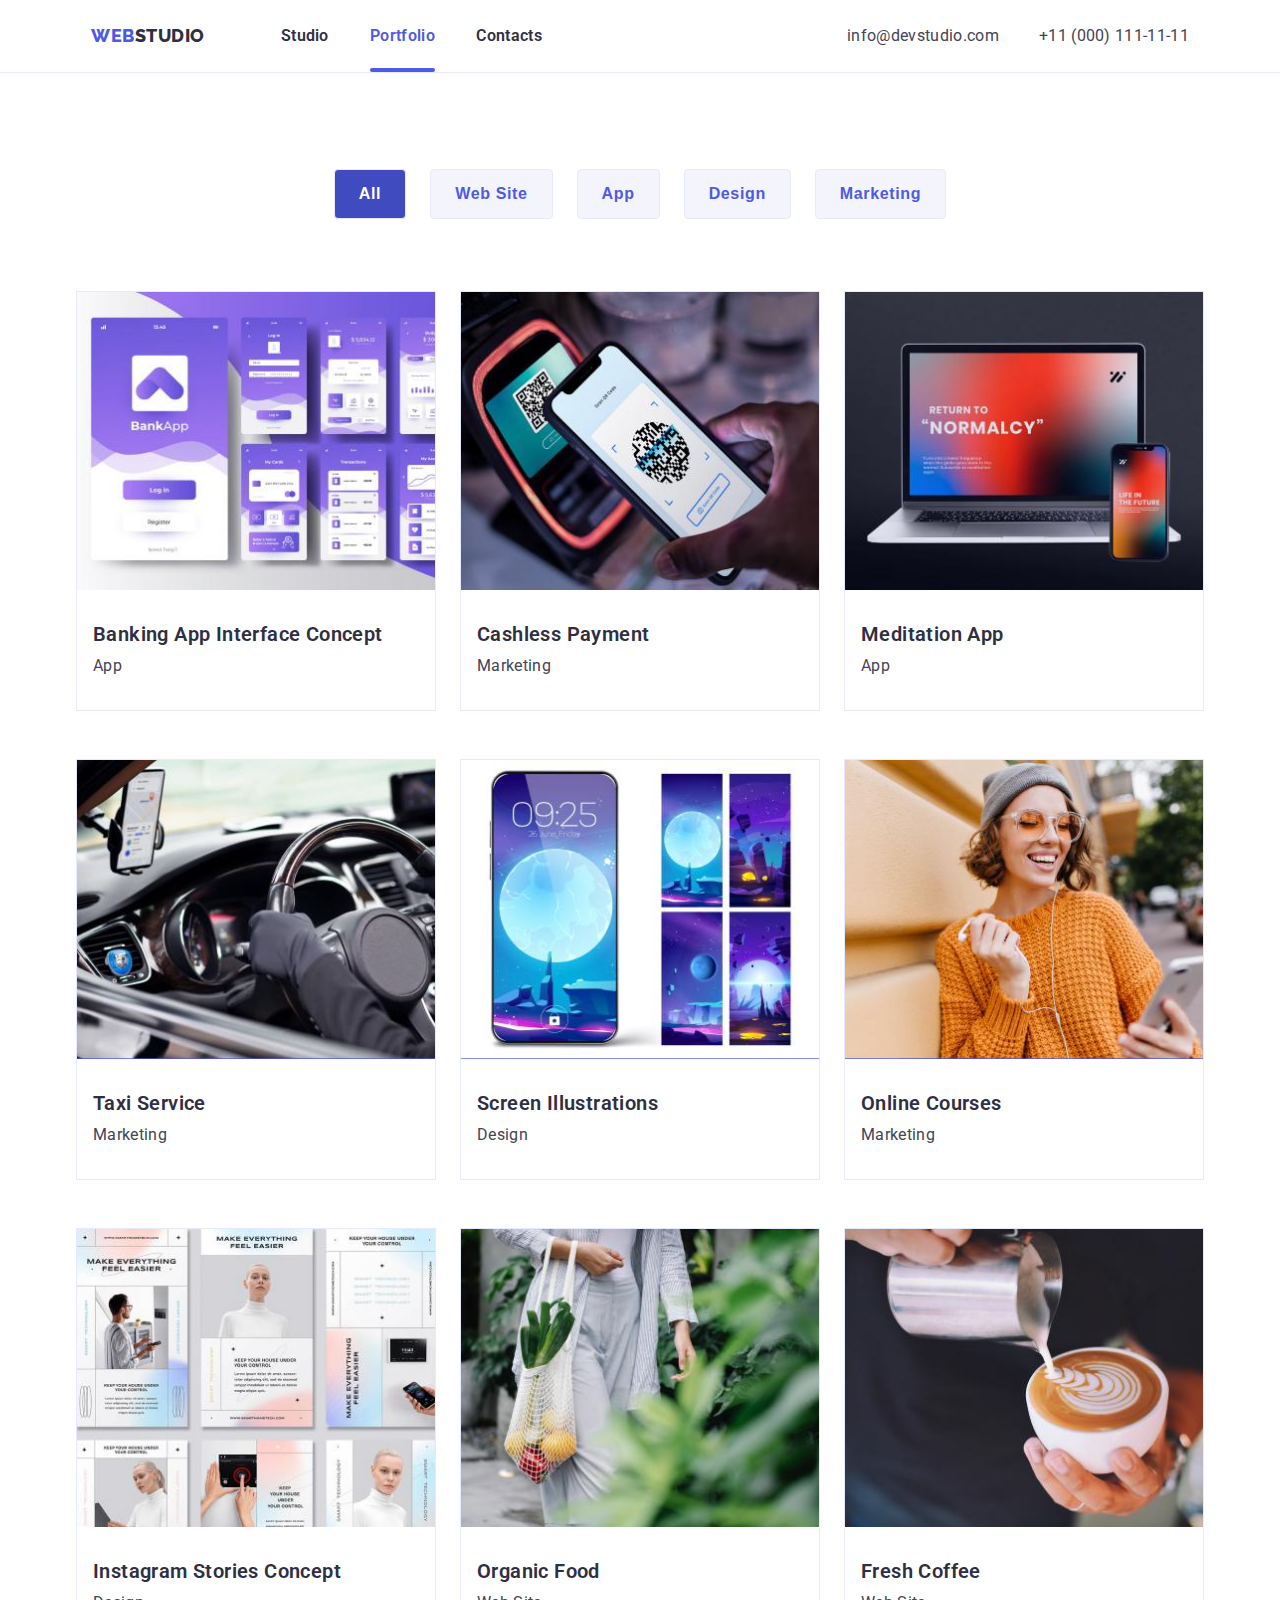
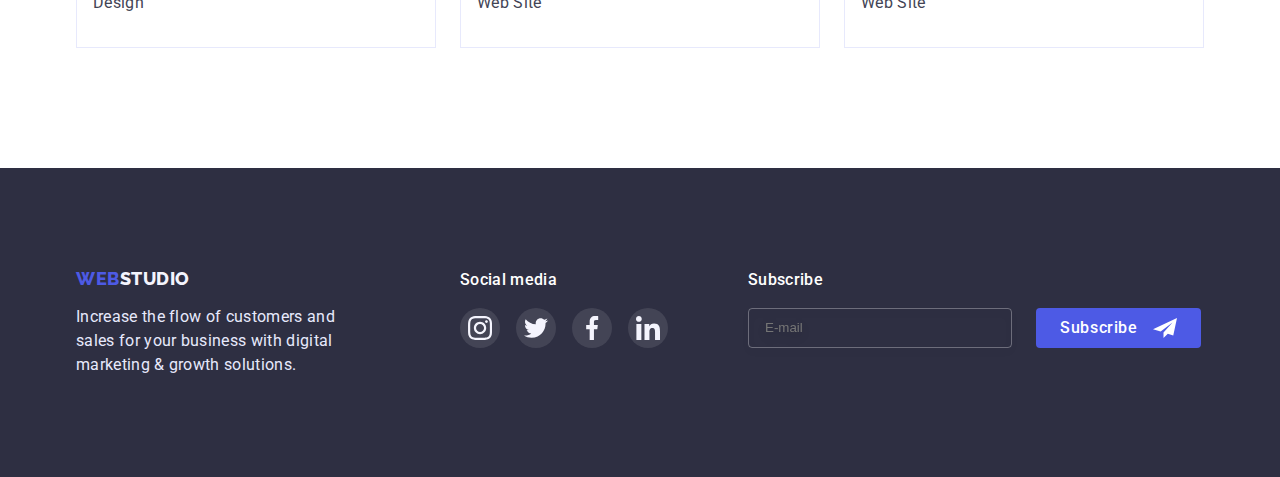
==== portfolio.html @ ede76b90 "Initial commit" ====
<!DOCTYPE html>
<html lang="en">
<head>
    <meta charset="UTF-8">
    <meta http-equiv="X-UA-Compatible" content="IE=edge">
    <meta name="viewport" content="width=device-width, initial-scale=1.0">
    <link rel="preconnect" href="https://fonts.googleapis.com">
    <link rel="preconnect" href="https://fonts.gstatic.com" crossorigin>
    <link href="https://fonts.googleapis.com/css2?family=Raleway:wght@800&family=Roboto:wght@400;500;700;900&display=swap" rel="stylesheet">
    <link rel="stylesheet" href="https://github.com/sindresorhus/modern-normalize/blob/main/modern-normalize.css">
    <link rel="stylesheet" href="./css/styles.css">
    <title>Portfolio</title>
</head>

<body>
    <header class="header">
        <div class="header-cont">
        <nav class="nav">
        
        <!-- Logo -->
            <a class="logo-link" href="./index.html">Web<span class="studio">Studio</span></a>
        
        <!-- Навигация -->
                <ul class="nav-li">
                    <li><a class="header-link" href="./index.html">Studio</a></li>
                    <li><a class="header-link current" href="./portfolio.html">Portfolio</a></li>
                    <li><a class="header-link" href="">Contacts</a></li>
                </ul> 
        </nav>
        
        <!-- Контакты -->
        <address>
            <ul class="address">
                <li><a class="address-link mail" href="mailto:info@devstudio.com">info@devstudio.com</a></li>
                <li><a class="address-link tel" href="tel:+110001111111">+11 (000) 111-11-11</a></li>
            </ul>
        </address>
    </div>
    </header>
        
    <main>
                <!-- Виды деятельности, разделение по фильтру и ссылки -->
        <section class="portfolio-photo section">
            <div class="container">
                <h1 class="filter-titel hidden">Portfolio filter by type of work</h1>    
                <ul class="portfolio-filter">
                    <li><button type="button" class="filter-button current">All</button></li>
                    <li><button type="button" class="filter-button">Web Site</button></li>
                    <li><button type="button" class="filter-button">App</button></li>
                    <li><button type="button" class="filter-button">Design</button></li>
                    <li><button type="button" class="filter-button">Marketing</button></li>
                </ul>
            
                <!-- Ссылки-картинки -->
                <ul class="portfolio-links">
                    <li class="portfolio-li">
                        <a class="portfolio-link" href="#">
                            <div class="portfolio-overlay">
                                <img src="./images/portfolio1.jpg" alt="Bank App View" width="360">
                                    <div class="overlay">
                                        <p class="p-overlay">14 Stylish and User-Friendly App Design Concepts · Task Manager App · 
                                            Calorie Tracker App · Exotic Fruit Ecommerce App · Cloud Storage App</p>
                                    </div>
                            </div>
                                <div class="portfolio-text">
                                <h2 class="portfolio-card-titel">Banking App Interface Concept</h2>
                                <p class="text">App</p>
                            </div>
                        </a>
                    </li>
                    <li class="portfolio-li">
                        <a class="portfolio-link" href="#">
                            <div class="portfolio-overlay">
                                <img src="./images/portfolio2.jpg" alt="pay with app" width="360">
                                    <div class="overlay">
                                        <p class="p-overlay">14 Stylish and User-Friendly App Design Concepts · Task Manager App · 
                                            Calorie Tracker App · Exotic Fruit Ecommerce App · Cloud Storage App</p>
                                    </div>
                            </div>
                            <div class="portfolio-text">
                                <h2 class="portfolio-card-titel">Cashless Payment</h2>
                                <p class="text">Marketing</p>
                            </div>
                        </a>
                    </li>
                    <li class="portfolio-li">
                        <a class="portfolio-link" href="#">
                            <div class="portfolio-overlay">
                                <img  src="./images/portfolio3.jpg" alt="Laptop and telefon" width="360">
                                    <div class="overlay">
                                        <p class="p-overlay">14 Stylish and User-Friendly App Design Concepts · Task Manager App · 
                                            Calorie Tracker App · Exotic Fruit Ecommerce App · Cloud Storage App</p>
                                    </div>
                            </div>
                                <div class="portfolio-text">
                                <h2 class="portfolio-card-titel">Meditation App</h2>
                                <p class="text">App</p>
                            </div>
                        </a>
                    </li>
                    <li class="portfolio-li">
                        <a class="portfolio-link" href="#">
                            <div class="portfolio-overlay">
                                <img src="./images/portfolio4.jpg" alt="Telefon in taxi" width="360">
                                    <div class="overlay">
                                        <p class="p-overlay">14 Stylish and User-Friendly App Design Concepts · Task Manager App · 
                                            Calorie Tracker App · Exotic Fruit Ecommerce App · Cloud Storage App</p>
                                    </div>
                            </div>
                                <div class="portfolio-text">
                                <h2 class="portfolio-card-titel">Taxi Service</h2>
                                <p class="text">Marketing</p>
                            </div>
                        </a>
                    </li>
                    <li class="portfolio-li">
                        <a class="portfolio-link" href="#">
                            <div class="portfolio-overlay">
                                <img src="./images/portfolio5.jpg" alt="Images vor telefon" width="360">
                                    <div class="overlay">
                                        <p class="p-overlay">14 Stylish and User-Friendly App Design Concepts · Task Manager App · 
                                            Calorie Tracker App · Exotic Fruit Ecommerce App · Cloud Storage App</p>
                                    </div>
                            </div>
                                <div class="portfolio-text">
                                <h2 class="portfolio-card-titel">Screen Illustrations</h2>
                                <p class="text">Design</p>
                            </div>
                        </a>
                    </li>
                    <li class="portfolio-li">
                        <a class="portfolio-link" href="#">
                            <div class="portfolio-overlay">
                                <img src="./images/portfolio6.jpg" alt="Girl mit telefon;" width="360">
                                    <div class="overlay">
                                        <p class="p-overlay">14 Stylish and User-Friendly App Design Concepts · Task Manager App · 
                                            Calorie Tracker App · Exotic Fruit Ecommerce App · Cloud Storage App</p>
                                    </div>
                            </div>
                                <div class="portfolio-text">
                                <h2 class="portfolio-card-titel">Online Courses</h2>
                                <p class="text">Marketing</p>
                            </div>
                        </a>
                    </li>
                    <li class="portfolio-li">
                        <a class="portfolio-link" href="#">
                            <div class="portfolio-overlay">
                                <img src="./images/portfolio7.jpg" alt="Screenshots Instagram" width="360">
                                    <div class="overlay">
                                        <p class="p-overlay">14 Stylish and User-Friendly App Design Concepts · Task Manager App · 
                                            Calorie Tracker App · Exotic Fruit Ecommerce App · Cloud Storage App</p>
                                    </div>
                            </div>
                                <div class="portfolio-text">
                                <h2 class="portfolio-card-titel">Instagram Stories Concept</h2>
                                <p class="text">Design</p>
                            </div>
                        </a>
                    </li>
                    <li class="portfolio-li">
                        <a class="portfolio-link" href="#">
                            <div class="portfolio-overlay">
                                <img src="./images/portfolio8.jpg" alt="Food in a bag" width="360">
                                    <div class="overlay">
                                        <p class="p-overlay">14 Stylish and User-Friendly App Design Concepts · Task Manager App · 
                                            Calorie Tracker App · Exotic Fruit Ecommerce App · Cloud Storage App</p>
                                    </div>
                            </div>
                                <div class="portfolio-text">
                                <h2 class="portfolio-card-titel">Organic Food</h2>
                                <p class="text">Web Site</p>
                            </div>
                        </a>
                    </li>
                    <li class="portfolio-li">
                        <a class="portfolio-link" href="#">
                            <div class="portfolio-overlay">
                                <img src="./images/portfolio9.jpg" alt="Coffee with milk" width="360">
                                    <div class="overlay">
                                        <p class="p-overlay">14 Stylish and User-Friendly App Design Concepts · Task Manager App · 
                                            Calorie Tracker App · Exotic Fruit Ecommerce App · Cloud Storage App</p>
                                    </div>
                            </div>
                                <div class="portfolio-text">
                                <h2 class="portfolio-card-titel">Fresh Coffee</h2>
                                <p class="text">Web Site</p>
                            </div>
                        </a>
                    </li>
                 </ul>
            </div>
        </section>
    </main>

    <footer class="footer">
        <div class="container">
            <ul class="foot-ul">
                <li class="foot-li one">
                    <!-- Logo -->
                    <a class="logo-link" href="./index.html">Web<span class="studio">Studio</span></a>
                    <p class="text">Increase the flow of customers and sales for your business with digital marketing &
                        growth solutions.</p>
                </li>
                <li class="foot-li two">
                    <div class="social-media">
                        <h3 class="soc-media-titel">Social media</h3>
                        <ul class="foot-social-list">
                            <li class="foot-social-item">
                                <a class="foot-social-link" href="#">
                                    <svg class="foot-social-icon">
                                        <use href="./images/icons.svg#sozial-instagram"></use>
                                    </svg>
                                </a>
                            </li>
                            <li class="foot-social-item">
                                <a class="foot-social-link" href="#">
                                    <svg class="foot-social-icon">
                                        <use href="./images/icons.svg#sozial-twitter"></use>
                                    </svg>
                                </a>
                            </li>
                            <li class="foot-social-item">
                                <a class="foot-social-link" href="#">
                                    <svg class="foot-social-icon">
                                        <use href="./images/icons.svg#sozial-facebook"></use>
                                    </svg>
                                </a>
                            </li>
                            <li class="foot-social-item">
                                <a class="foot-social-link" href="#">
                                    <svg class="foot-social-icon">
                                        <use href="./images/icons.svg#sozial-linkedin"></use>
                                    </svg>
                                </a>
                            </li>
                        </ul>
                </li>
                <li class="foot-li">
                    <div class="foot-form">
                        <h3 class="soc-media-titel form">Subscribe</h3>
    
                        <form class="subscribe_form" name="signup_form" autocomplete="on">
                            <div class="div-foot-input">
                                <label class="label" for="e-mail"></label>
                                <input class="input-foot" id="e-mail" type="email" name="email" placeholder="E-mail"
                                    required />
                            </div>
                            <button class="button-subscribe" type="submit">
                                <span class="button-subscribe-span">Subscribe</span>
                                <svg class="icon-subscribe">
                                    <use href="./images/icons.svg#icon-subscribe-button"></use>
                                </svg>
                            </button>
                    </div>
                </li>
            </ul>
        </div>
    
    
        </form>
    </footer>
</body>

</html>
---- css/styles.css ----
:root {
    /* для CTAs, Focused, Active states, Links, nav-click */
    --primary-brand-color: #4D5AE5;
    /* для Overlays, Shadows, Headings, nav-default*/
    --dark-color: #2E2F42;
    /* для Valid fields, Success messages */
    --success-color: #31D0AA;
    /* для Body text, nav-hover */
    --text-color: #434455;
    /* для Helper text, Deemphasized text */
    --subtle-text-color: #8E8F99;
    /* для Accent color, Hairlines, Subtle backgrounds*/
    --accent-color: #E7E9FC;
    /* для Light mode backgrounds, Light mode Dialogs/alerts*/
    --light-color: #F4F4FD;

    /*NAV-LINKS*/
    /* для nav-default*/
    --nav-defauit: #2E2F42;
    /* для nav-hover*/
    --nav-hover: #434455;
    /* для nav-click*/
    --nav-click: #4D5AE5;

    /*BUTTONS*/
    /* для button--order-default*/
    --button-order-defauit: #4D5AE5;
    /* для button--order-hover*/
    --button-order-hover: #404BBF;
    /* для button--order-click*/
    --button-order-click: #404BBF;

    /*background-color-body*/
    --background-color: #ffffff
}

*,
*::before,
*::after {
    margin: 0;
    padding: 0;
    box-sizing: border-box;
}


body { 
    font-family: Roboto, sans-serif;
    background-color: var(--background-color);
    margin: 0 auto;
}

.container {
    max-width: 1158px;
    padding: 0 15px; 
    margin: 0 auto;
}

.section {
    padding-top: 120px;
    padding-bottom: 120px;
}

img {
    display: block; max-width: 100%; height: auto
}
                                             /*header*/

.header-cont {
    display: flex;
    max-width: 1128px;
    padding: 0 15px; 
    justify-content: space-between;
    align-items: center;
    margin: 0 auto;
}

.header {
    border-bottom: 1px solid var(--accent-color);
    /*position: fixed;
    width: 100%;*/
}

/*LOGO*/                

.logo-link {
    display: flex;
    text-align: left;
    font-family: 'Raleway', sans-serif;
    font-weight: 800;
    font-size: 18px;
    line-height: 1.33;
    letter-spacing: 0.03em;
    text-transform: uppercase;
    color: var(--primary-brand-color);
    text-decoration: none;
    margin-right: 76px;
    justify-items: center;
    align-items: center;
}

.studio {
    color: var(--dark-color);
}

/*NAV*/

.nav {
    display: flex;
    justify-content: space-between;    
}

.nav-li {
    display: flex;
    width: 261px;
    justify-content: space-between;
    list-style-type: none;
}

.nav-li .header-link.current {
    color: var(--nav-click);
}

.header-link {
    display: block;
    font-weight: 600;
    font-size: 16px;
    line-height: 1.5;        
    letter-spacing: 0.02em;
    color: var(--nav-defauit);
    text-decoration: none;
    text-align: center;
    padding: 24px 0;
    transition-property: color;
}

                    /*Анимация на все ссылки*/

.logo-link,
.header-link,
.current::after,
.address-link,
.button-order,
.button-subscribe,
.close,
.sozial-link,
.customers-link,
.filter-button,
.portfolio-link,
.foot-social-link {
    transition-duration: 250ms;
    transition-timing-function: cubic-bezier(0.4, 0, 0.2, 1)
}

.current {
    position: relative;
}

.header-link.current::after {
    display: block;
    content: "";
    width: 100%;
    height: 4px;
    border-radius: 2px;
    background-color: currentColor;
    position: absolute;
    left: 0;
    bottom: 0;
    transition-property: color;
}

.header-link:hover,
.header-link:focus {
    color: var(--nav-click);
}

.header-link:active {
    color: var(--nav-click);
}

/*ADDRESS*/

.address {
    display: flex;
    list-style-type: none;
    justify-content: space-between;
    gap: 40px;
}

.address-link {
    font-style: normal;
    font-weight: 400;
    font-size: 16px;
    line-height: 1.5;        
    letter-spacing: 0.02em;
    color: var(--text-color);
    text-decoration: none;
    padding: 24px 0;
    transition-property: color;
}

.address-link:hover,
.address-link:focus {
    color: var(--primary-brand-color);
}

                                        /*main*/

                          /* --- для скрытия заголовков --- */
.hidden {
    position: absolute;
    white-space: nowrap;
    width: 1px;
    height: 1px;
    overflow: hidden;
    border: 0;
    padding: 0;
    clip: rect(0 0 0 0);
    clip-path: inset(50%);
    margin: -1px;
}


/*section order-service*/
.section-order-service {
    
}

.section-order-service.section {
    padding-top: 188px;
    padding-bottom: 188px;
    text-align: center;
    background-image: linear-gradient(rgba(46, 47, 66, 0.7), rgba(46, 47, 66, 0.7)), url(../images/people-office-1.jpg);
    background-position: center;
    background-repeat: no-repeat;
    background-size: 1440px 600px;
    background-color: var(--nav-defauit);
    max-width: 1440px;
    margin: 0 auto;
}

.order-titel {   
    font-size: 56px;
    line-height: 1.07;
    text-align: center;
    letter-spacing: 0.02em;
    color: var(--background-color);
    padding: 188px auto 292px;
}

.button-order {
    font-family: 'Roboto', sans-serif;
    font-weight: 500;
    font-size: 16px;
    line-height: 1.5;
    background-color: var(--button-order-defauit);
    cursor: pointer;
    border: none;
    border-radius: 4px;
    text-align: center;
    letter-spacing: 0.04em;
    color: var(--background-color);
    align-items: center;
    width: 169px;
    height: 56px;
    margin-top: 48px;
    transition-property: background-color;
}
 
.button-order:hover,
.button-subscribe:hover {
    background-color: var(--button-order-click);
}

/*.button-order:active {
    background-color: var(--button-order-click);
    box-shadow: 0px 4px 4px rgba(0, 0, 0, 0.15);
    border-radius: 4px;
}*/

        /* Модальное окно */

.backdrop.is-hidden {
    visibility: hidden;
    opacity: 0;
    pointer-events: none;
}

.backdrop.is-hidden .modal {
    transform: scale(0);
}

                        /* Modal bg */
.backdrop {
    position: fixed;
    top: 0;
    left: 0;
    width: 100%;
    height: 100%;
    box-shadow: 0px 1px 1px rgba(0, 0, 0, 0.14), 0px 1px 3px rgba(0, 0, 0, 0.12), 0px 2px 1px rgba(0, 0, 0, 0.2);
    transition: opasity 500ms, visibility 500ms, transform 500ms;
    transform: scale(1);
    background: rgba(46, 47, 66, 0.4);
    visibility: visible
}

.modal {
    position: relative;
    width: 100%;
    max-width: 408px;
    /*height: 100%;
    max-height: 584px;*/
    padding: 72px 24px 24px 24px;
    background: #FCFCFC;
    top: 50%;
    left: 50%;
    transform: translate(-50%, -50%);
}

.close {
    position: absolute;
    top: 24px;
    right: 24px;
    width: 24px;
    height: 24px;
    align-items: center;
    justify-content: center;
    background-color: var(--accent-color);
    border: 1px solid rgba(0, 0, 0, 0.1);
    border-radius: 50%;
    transition-property: background-color, fill;
    cursor: pointer;
}

.close:hover {
    background-color: var(--button-order-hover);
}

.close:hover .icon-close {
    background-color: var(--button-order-hover);
    border: none;
    fill: var(--background-color);
}

.icon-close {
    width: 8px;
    height: 8px;
    fill: #000000;
}

.icon-close:hover {
    fill: var(--background-color);
}

                                    /*----Form----*/

.form-titel {
    font-weight: 500;
    font-size: 16px;
    line-height: 1.5;
    text-align: center;
    letter-spacing: 0.02em;
    color: var(--dark-color);
    margin-bottom: 16px;
}

.label {
    font-size: 12px;
    line-height: 1.17;
    letter-spacing: 0.04em;
    color: var(--subtle-text-color);
    margin-top: 8px;
}

.p-label {
    margin-top: 8px;
}

.div-input {
    position: relative;
}

.icon-form {
    width: 18px;
    height: 24px;
    position: absolute;
    left: 11px;
    bottom: 8px;
    margin: 0;
}

.icon-form:focus {
    fill: var(--button-order-defauit);
}

.input {
    width: 360px;
    height: 40px;
    box-sizing: border-box;
    border-color: var(--subtle-text-color);
    border: 1px solid var(--subtle-text-color);
    border-radius: 4px;
    padding-left: 38px;
    margin-top: 4px;
    margin-bottom: 0px;
}

.div-input:focus-within {
    fill: var(--button-order-defauit)
}

.div-input:focus,
.input:focus,
.input:focus-visible {
    border-color: var(--button-order-defauit);
    border: 1px solid var(--button-order-defauit);
    outline: none;
}

.input.comment {
    height: 120px;
    width: 360px;
    margin-bottom: 0;
    padding: 8px 16px;
    display: flex;
    text-align: left;
    align-content: baseline;
    resize: none;

}

.input.comment::placeholder {
    font-size: 12px;
    line-height: 1.17;
    letter-spacing: 0.04em;
    color: rgba(117, 117, 117, 0.5);
}

.form-policy {
    display: flex;
    justify-content: center;
    margin-top: 16px;
    margin-bottom: 24px;
}

.check {
    position: relative;
    padding-left: 0px;
}

.check__input {
    position: absolute;
    -webkit-appearance: none;
    -moz-appearance: none;
    appearance: none;
    width: 1px;
    height: 1px;
    overflow: hidden;
    clip: rect(0 0 0 0);
    margin: auto;
    
}

.check__box {
    position: absolute;
    width: 16px;
    height: 16px;
    margin-top: 0;
    margin-left: -344px;
    border-radius: 2px;    
    /*background-image: url(<path stroke-linejoin="miter" stroke-linecap="butt" stroke-miterlimit="4" stroke-width="1.875" d="M3 0.938h18c1.139 0 2.063 0.923 2.063 2.063v18c0 1.139-0.923 2.063-2.063 2.063h-18c-1.139 0-2.063-0.923-2.063-2.063v-18c0-1.139 0.923-2.063 2.063-2.063z"></path>);
    background-image: url('../images/icons.svg#icon-checkbox');*/
    background-image: url('../icon/SVG/icon-checkbox.svg');
}

.check__input:checked +.check__box
/*.check__input:focus +.check__box,
.check__input:checked:focus +.check__box*/ {
    /*background-image: url('../images/icons.svg#icon-checkbox-click');*/
    background-image: url('../icon/SVG/icon-checkbox-click.svg');
}

.p-policy {
    font-size: 12px;
    line-height: 16px;
    letter-spacing: 0.04em;
    color: #757575;
    padding-left: 24px;
    width: 360px;
}

.a-policy {
    color: var(--button-order-defauit);
}

.signup_form .button-order {
    display: flex;
    justify-content: center;
    align-items: center;
    text-align: center;
    margin-left: auto;
    margin-right: auto;
    margin-top: 0;
}

/*sections*/
.section-titel {
    font-weight: 600;
    font-size: 36px;
    line-height: 1.11;
    text-align: center;
    letter-spacing: 0.02em;
    text-transform: capitalize
}

.features {
    padding-bottom: 0;
}

.features-li {
    display: flex;
    gap: 24px;
}   

.f-li-titel {
    margin-bottom: 8px;
    font-weight: 500;
    font-size: 20px;
    line-height: 1.2
}

.features-icon {
    display: flex;
    list-style: none;
    height: 112px;
    margin-bottom: 8px;
    gap: 24px
    /*flex-basis: calc((100% - 72px) / 3);*/
}

.icon-li {
    display: flex; 
    align-items: center;
    justify-content: center;
    height: 112px;
    background: var(--light-color);
    border-radius: 4px;
    margin-bottom: 8px;
}

.icon-features {
    width: 59.72px;
    height: 64px;
    fill: var(--light-color);
}

.what-are-we-doing-links,
.our-team-links {
    display: flex;
    justify-content: center;
    gap: 24px;
}

.what-are-we-doing-links,
.our-team-links,
.portfolio-links {
    margin-top: 72px;
}

.features-li,
.what-are-we-doing-links, 
.css-portfolio {
    list-style-type: none;
    text-decoration-line: none;
    background-color: var(--background-color);
}

.f-li {
    flex-basis: calc((100% - 72px) / 3);
}

.our-team-links {
    list-style-type: none;
    display: flex
}

.our-team-li {
    background-color: var(--background-color);
    width: 264px;
}

.our-team-link {
    text-decoration: none;
    display: block;
}

.our-team-text,
.portfolio-text {
    padding: 32px 16px;
}

.our-team-name {
    font-weight: 600;
    font-size: 20px;
    line-height: 1.2;
    letter-spacing: 0.02em;
    color: var(--dark-color);
    text-decoration: none;
    list-style-type: none;
    flex: none;
    order: 0;
    flex-grow: 0;
    text-align: center;
}
 
.our-team-li .text {
    margin-top: 8px;
}
 
.our-team {
    background-color: var(--light-color);
}

.our-team .text {
    text-align: center;
}

/* Sozials */
.sozial-list {
    display: flex;
    /*gap: 24px;*/
    justify-content: space-between;
    margin-top: 8px;
    list-style-type: none;
}

.sozial-item {
    width: 40px;
    height: 40px;
}

.sozial-link {
    display: flex;
    align-items: center;
    justify-content: center;
    width: 100%;
    height: 100%;
    background-color: var(--primary-brand-color);
    border-radius: 50%;
    transition-property: background-color;
}

.sozial-link:hover,
.sozial-link:focus {
    background: var(--button-order-hover);
    transition-property: background-color;
}
.sozial-icon {
    width: 16px;
    height: 16px;
    fill: var(--light-color);
}


/*для всех тегов <p>, кроме белого в футере*/
.features .text,
.our-team .text, 
.portfolio-link .text {
    font-size: 16px;
    line-height: 1.5;
    letter-spacing: 0.02em;
    color: var(--text-color);
}

.customers.section {
    padding-top: 130px;
}

.customers-ul {
    display: flex;
    justify-content: space-between;
    margin-top: 72px;
}

.customers-li {
    list-style: none;
    width: calc((100% - 120px) / 6);
    height: 88px;
}

.customers-link {
    display: flex;
    align-items: center;
    justify-content: center;
    width: 100%;
    height: 100%;
    box-sizing: border-box;
    border: 1px solid var(--subtle-text-color);
    border-radius: 4px;
    color: var(--subtle-text-color);
    transition-property: color, border-color;
}

.customers-link:hover {
    border-color: 1px solid var(--button-order-hover);
    color: var(--button-order-hover);
}

.customers-icon {
    width: 104px;
    height: 56px;
    fill: currentColor;
}

                         /*css для страницы portfolio.html*/

/*.filter-buttons*/
.filter-button {
    padding: 12px 24px;
    background: var(--light-color);
    border: 1px solid var(--accent-color);
    border-radius: 4px;
    order: 1;
    font-weight: 600;
    font-size: 16px;
    line-height: 1.5;
    text-align: center;
    letter-spacing: 0.04em;
    cursor: pointer;
    color: var(--button-order-defauit);
    transition-property: color, background-color, border, box-shadow;
}
    
.filter-button:hover {
    background-color: var(--button-order-hover);
    border-color: var(--button-order-hover);
    color: var(--background-color);
    box-shadow: 0px 3px 1px rgba(0, 0, 0, 0.1), 0px 2px 1px rgba(0, 0, 0, 0.08), 0px 2px 2px rgba(0, 0, 0, 0.12);
}
                        
.filter-button:focus {
    background-color: var(--button-order-hover);
    color: var(--background-color);
}

.filter-button.current {
    background-color: var(--button-order-hover);
    color: var(--background-color);
}

.portfolio-filter {
    text-decoration-line: none;
    list-style-type: none;
    display: flex;
    justify-content: center;
    gap: 24px;
    margin-block-end: 0;
}

/* portfolio */
.portfolio-li {
    width: calc((100% - 48px) / 3);
}

.portfolio-links {
    list-style-type: none;
    display: flex;
    flex-wrap: wrap;
    row-gap: 48px;
    column-gap: 24px; 
}

.portfolio-link {
    border: 1px solid #E7E9FC;
    transition-property: background-color, box-shadow;
    position: relative;
    transition-property: transform;
}

.portfolio-link .text {
    margin-top: 8px;
}

.our-team-li,
.portfolio-link {
    text-decoration: none;
    display: block;
}

.portfolio-link:hover,
.portfolio-link:focus,
.portfolio-filter:active {
    box-shadow: 0px 1px 6px rgba(46, 47, 66, 0.08), 0px 1px 1px rgba(46, 47, 66, 0.16), 0px 2px 1px rgba(46, 47, 66, 0.08);
}


.portfolio-overlay {
    position: relative;
    overflow: hidden;
}

.overlay {
    position: absolute;
    top: 0;
    left: 0;
    width: 100%;
    height: 100%;
    font-size: 15px;
    color: var(--light-color);
    background-color: var(--primary-brand-color);
    padding: 40px 32px 40px 32px;
    background-blend-mode: soft-light;
    mix-blend-mode: normal;
    transform: translate(0, 100%);
    transition: transform 250ms cubic-bezier(0.4, 0, 0.2, 1);
}

.p-overlay {
    font-size: 16px;
    line-height: 1.5;
    letter-spacing: 0.02em;
    color: var(--light-color)
}

.portfolio-link:hover .overlay, 
.portfolio-link:focus .overlay {
    transform: translate(0, 0);
    
}

/*только для заголовков h2 со страницы portfolio.html*/
.portfolio-card-titel {
    font-weight: 600;
    font-size: 20px;
    line-height: 1.2;
    letter-spacing: 0.02em;
    color: var(--dark-color);
}   

.portfolio-photo {
    padding-top: 96px;
}

                                            /*footer*/
.footer {
    background-color: var(--dark-color);
    padding-top: 100px;
    padding-bottom: 100px;
    margin-left: auto;
    margin-right: auto;
}

/*.foot-logo {
    width: 264px;
    margin-right: 120px;
}*/

.footer .logo-link {
    display: block;
    font-family: 'Raleway', sans-serif;
    font-weight: 800;
    font-size: 18px;
    line-height: 1.17;
    letter-spacing: 0.03em;
}

.footer .studio {
    color: var(--light-color);
    line-height: 1.17;
}
                         
.footer .text {
    display: block;
    /*max-width: 264px;*/
    font-weight: 400;
    font-size: 16px;
    line-height: 24px;
    letter-spacing: 0.02em;
    color: var(--accent-color);
    margin-top: 16px;
}

.foot-ul {
    display: flex;
    justify-content:flex-start ;
}

.foot-li {
    list-style: none;
}

.foot-li.one {
    width: 264px;
}

.foot-li.two {
    width: 208px;
    margin-left: 120px;
}

.foot-social-link:hover {
    background-color: var(--success-color);
}

.soc-media-titel {
    font-weight: 500;
    font-size: 16px;
    line-height: 1.5;
    letter-spacing: 0.02em;
    color: var(--background-color);
    margin-bottom: 16px;
}

/* Sozials */
.foot-social-list {
    display: flex;
    flex-direction: row;
    /*gap: 24px;*/
    justify-content: space-between;
}

.foot-social-item {
    width: 40px;
    height: 40px;
    /*flex-basis: calc((100% - 3*16px) / 4);*/
    list-style: none;
}

.foot-social-link {
    display: flex;
    align-items: center;
    justify-content: center;
    width: 100%;
    height: 100%;
    background-color: rgba(255, 255, 255, 0.1);
    border-radius: 50%;
    transition-property: background-color;
}

.foot-social-icon {
    width: 24px;
    height: 24px;
    fill: var(--light-color);
}


                /* Форма в футере */

.foot-form {
    margin-left: 80px;
}

.div-foot-input {
    position: relative;
    max-width: 453px;    
}

.input-foot {
    width: 264px;
    height: 40px;
    box-sizing: border-box;
    border: 1px solid rgba(255, 255, 255, 0.3);
    filter: drop-shadow(0px 4px 4px rgba(0, 0, 0, 0.15));
    border-radius: 4px;
    margin: auto;
    padding-left: 16px;
    background-color: transparent;
    color: var(--accent-color)
}

.input-foot:placeholder {
    padding-left: 16px;
}

.input-foot:focus {
    border-color: var(--button-order-defauit);
    outline: none;
}

.button-subscribe {
    position: relative;
    display: flex;
    justify-content: space-between;
    cursor: pointer;
    width: 165px;
    height: 40px;
    margin-left: 24px;
    font-family: 'Roboto', sans-serif;
    font-weight: 500;
    font-size: 16px;
    line-height: 1.5;
    background-color: var(--button-order-defauit);
    cursor: pointer;
    border: none;
    border-radius: 4px;
    padding-left: 24px;
    text-align: left;
    align-items: center;
    letter-spacing: 0.04em;
    color: var(--background-color);
    transition-property: background-color;
}

.subscribe_form {
    display: flex;
    justify-content: center;
    align-items: center;
    text-align: center;
    margin-left: auto;
    margin-right: auto;
    margin-top: 0;
}    

.icon-subscribe {
    width: 24px;
    height: 24px;
    position: absolute;
    right: 24px;
    bottom: 8px;
    margin: 0;
    fill: var(--background-color);
}
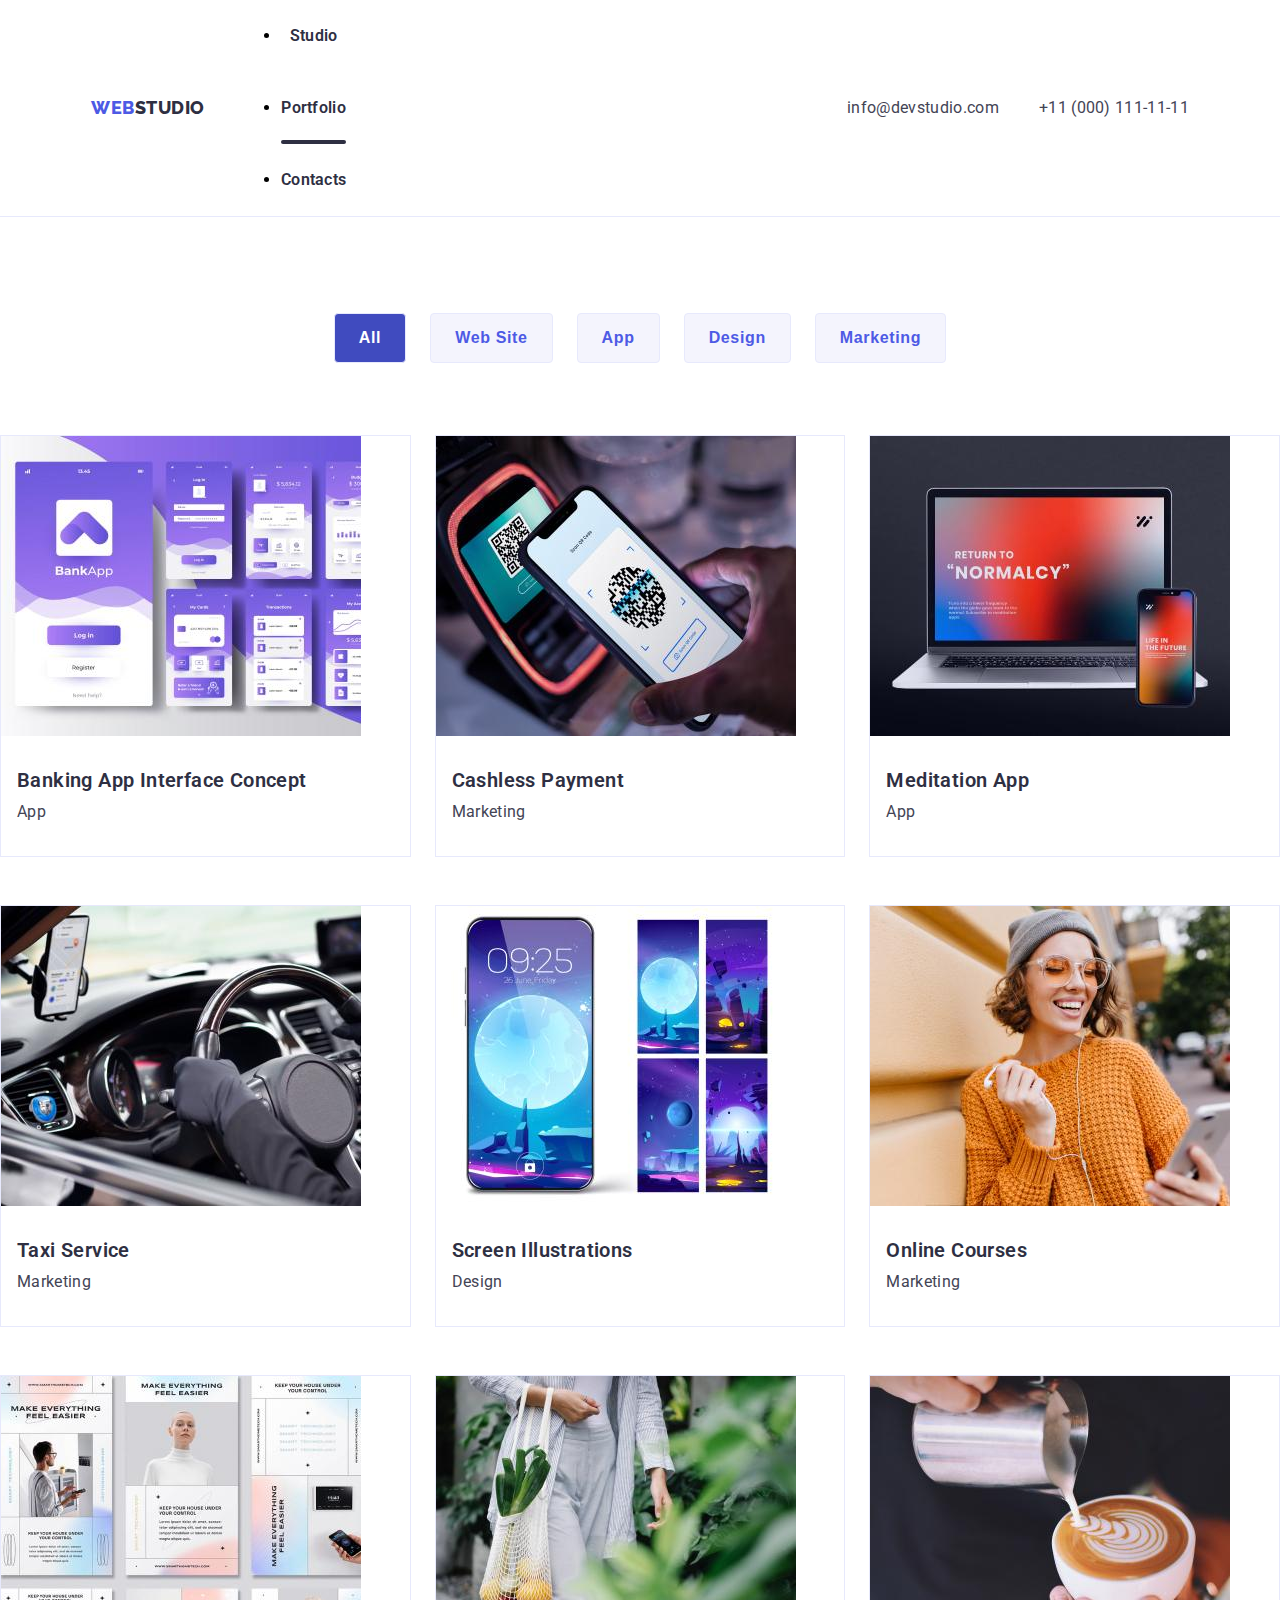
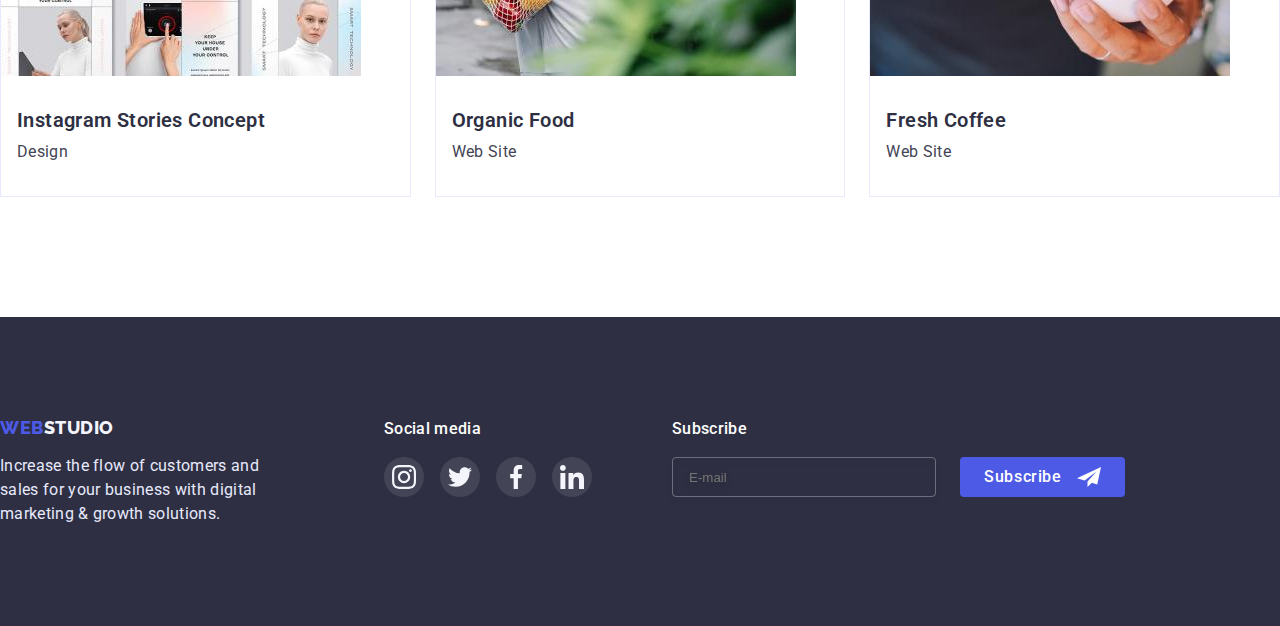
==== commit 5dd02a67: "HW-07, 1-е наработки" ====
--- a/portfolio.html
+++ b/portfolio.html
@@ -41,7 +41,7 @@
     <main>
                 <!-- Виды деятельности, разделение по фильтру и ссылки -->
         <section class="portfolio-photo section">
-            <div class="container">
+            <div class="container adaptive">
                 <h1 class="filter-titel hidden">Portfolio filter by type of work</h1>    
                 <ul class="portfolio-filter">
                     <li><button type="button" class="filter-button current">All</button></li>
@@ -194,7 +194,7 @@
     </main>
 
     <footer class="footer">
-        <div class="container">
+        <div class="container adaptive">
             <ul class="foot-ul">
                 <li class="foot-li one">
                     <!-- Logo -->
--- a/css/styles.css
+++ b/css/styles.css
@@ -48,22 +48,86 @@
     background-color: var(--background-color);
     margin: 0 auto;
 }
-
+                /* Определяем ширину контейенров для адаптива */
+/*
+@media (max-width: 479px) {
+    body {
+        background-color: rgb(167, 59, 59);
+    }
+}
+
+/* Переход от мобильного к планшету (по макету мобильного) */
+/*
+@media (min-width: 480px) and (max-width: 767px) {
+    body {
+        background-color: orange;
+    }
+}
+*/
+/* Планшет */
+/*
+@media (min-width: 768px) and (max-width: 1199px) {
+    body {
+        background-color: greenyellow;
+    }
+}
+*/
+/* Десктоп */
+/*
+@media (min-width: 1200px) {
+    body {
+        background-color: rgb(176, 234, 236);
+    }
+}
+*/
+
+/*
 .container {
-    max-width: 1158px;
     padding: 0 15px; 
     margin: 0 auto;
 }
+
+
+.container.adaptive {
+    max-width: 320px;
+}
+
+@media screen and (min-width: 480px) {
+.container.adaptive {        
+    max-width: 480px;
+    }
+}
+
+@media screen and (min-width: 768px) {    
+    .container.adaptive {
+    max-width: 768px;
+    }
+}
+
+@media screen and (min-width: 1200px) {
+    .container.adaptive {
+    max-width: 1200px;
+    }
+}
+*/
 
 .section {
     padding-top: 120px;
     padding-bottom: 120px;
+    display: flex;
+    justify-content: center;
+    align-items: center;
+    align-content: center;
 }
 
 img {
     display: block; max-width: 100%; height: auto
 }
+
                                              /*header*/
+
+
+                            /* Разметка началась... */
 
 .header-cont {
     display: flex;
@@ -98,6 +162,18 @@
     align-items: center;
 }
 
+@media (max-width: 767px) {
+.logo-link {
+    margin-top: 24px;
+    margin-bottom: 24px;
+    }
+}
+
+@media (min-width: 768px) {
+.logo-link {
+    
+    }
+}
 .studio {
     color: var(--dark-color);
 }
@@ -109,14 +185,31 @@
     justify-content: space-between;    
 }
 
-.nav-li {
+@media (max-width: 767px) {
+.nav-ul {
+    display: none;
+}
+}
+
+@media (min-width: 768px) and (max-width: 1199px) {
+    .nav-ul {
     display: flex;
     width: 261px;
     justify-content: space-between;
     list-style-type: none;
 }
-
-.nav-li .header-link.current {
+}
+
+@media (min-width: 1200px) {
+.nav-ul {
+    display: flex;
+    width: 261px;
+    justify-content: space-between;
+    list-style-type: none;
+}
+}
+
+.nav-ul .header-link.current {
     color: var(--nav-click);
 }
 
@@ -179,12 +272,27 @@
 
 /*ADDRESS*/
 
+@media (max-width: 767px) {
 .address {
-    display: flex;
+        display: none;
+    }
+}
+
+@media (min-width: 768px) and (max-width: 1199px) {
+.address {
+    display: block;
     list-style-type: none;
+    }
+}
+
+@media (min-width: 1200px) {
+.address {
+    display: flex;
     justify-content: space-between;
     gap: 40px;
-}
+    list-style-type: none;
+    }
+} 
 
 .address-link {
     font-style: normal;
@@ -203,6 +311,28 @@
     color: var(--primary-brand-color);
 }
 
+                            /*  Burger  */
+
+@media (max-width: 767px) {
+    .burger-menu {
+        display: block;
+        margin-top: 0.43px;
+        margin-right: 2.11px;
+    }
+}                            
+
+@media (min-width: 768px) {
+    .burger-menu {
+        display: none;
+    }
+}
+
+.icon-burger-menu {
+    display: block;
+    stroke: var(--nav-defauit);
+    width: 29.54px;
+    height: 18.62px;
+}
                                         /*main*/
 
                           /* --- для скрытия заголовков --- */
@@ -220,33 +350,69 @@
 }
 
 
-/*section order-service*/
+                            /*section order-service*/
 .section-order-service {
     
 }
 
+@media (min-width: 320px) {
 .section-order-service.section {
-    padding-top: 188px;
-    padding-bottom: 188px;
     text-align: center;
     background-image: linear-gradient(rgba(46, 47, 66, 0.7), rgba(46, 47, 66, 0.7)), url(../images/people-office-1.jpg);
     background-position: center;
     background-repeat: no-repeat;
-    background-size: 1440px 600px;
+    /*background-size: 480px 432px;
+    max-width: 480px;*/
     background-color: var(--nav-defauit);
-    max-width: 1440px;
     margin: 0 auto;
 }
-
+}
+
+@media (min-width: 768px) {
+.section-order-service.section {
+    /*background-size: 768px 436px;
+    max-width: 768px;*/
+    }
+}
+
+@media (min-width: 1200px) {
+.section-order-service.section {
+    /*background-size: 1440px 600px;
+    max-width: 1440px;*/
+    }
+}
+
+@media (max-width: 767px) {
+.order-titel {
+    font-weight: 700;
+    font-size: 36px;
+    line-height: 1.11;
+    text-align: center;
+    letter-spacing: 0.02em;
+    color: var(--background-color);
+    padding: 112px auto 240px;
+    }
+}
+
+@media (min-width: 768px) {    
 .order-titel {   
+    font-weight: 700;
     font-size: 56px;
     line-height: 1.07;
     text-align: center;
     letter-spacing: 0.02em;
     color: var(--background-color);
+    padding: 112px auto 204px;
+    }
+}
+
+@media (min-width: 1200px) {
+.order-titel {
     padding: 188px auto 292px;
-}
-
+    }
+}
+
+@media (min-width: 111px) {
 .button-order {
     font-family: 'Roboto', sans-serif;
     font-weight: 500;
@@ -262,10 +428,23 @@
     align-items: center;
     width: 169px;
     height: 56px;
+    margin-top: 72px;
+    transition-property: background-color;
+    }
+}
+
+@media (min-width: 768px) {
+.button-order {
+    margin-top: 36px;
+    }
+}
+
+@media (min-width: 1200px) {
+.button-order {
     margin-top: 48px;
-    transition-property: background-color;
-}
- 
+    }
+}
+
 .button-order:hover,
 .button-subscribe:hover {
     background-color: var(--button-order-click);
@@ -277,7 +456,7 @@
     border-radius: 4px;
 }*/
 
-        /* Модальное окно */
+                                /* Модальное окно */
 
 .backdrop.is-hidden {
     visibility: hidden;
@@ -289,7 +468,7 @@
     transform: scale(0);
 }
 
-                        /* Modal bg */
+                                 /* Modal bg */
 .backdrop {
     position: fixed;
     top: 0;
@@ -516,10 +695,31 @@
     padding-bottom: 0;
 }
 
-.features-li {
-    display: flex;
-    gap: 24px;
-}   
+
+@media (max-width: 767px) {
+.features-ul {
+    display: block;
+                list-style: none;
+        }
+}
+
+@media (min-width: 768px) and (max-width: 1199px) {
+    .features-ul {
+        display: flex;
+        flex-wrap: wrap;
+        list-style: none;
+        row-gap: 72px;
+        flex-basis: calc((100% - 24px) / 2);*/
+      }
+}
+
+@media (min-width: 1200px) {
+    .features-ul {
+        display: flex;
+        gap: 24px;
+        list-style: none;
+    }   
+}
 
 .f-li-titel {
     margin-bottom: 8px;
@@ -537,6 +737,16 @@
     /*flex-basis: calc((100% - 72px) / 3);*/
 }
 
+
+
+@media (max-width: 1199px) {
+.icon-li {
+    display: none;
+    }
+}
+
+
+@media (min-width: 1200px) {
 .icon-li {
     display: flex; 
     align-items: center;
@@ -544,7 +754,8 @@
     height: 112px;
     background: var(--light-color);
     border-radius: 4px;
-    margin-bottom: 8px;
+    margin-bottom: 8px; 
+    }
 }
 
 .icon-features {
@@ -553,11 +764,21 @@
     fill: var(--light-color);
 }
 
+@media (max-width: 767px) {
 .what-are-we-doing-links,
 .our-team-links {
+    display: block;
+    }
+}
+
+
+@media (min-width: 1200px) {
+.what-are-we-doing-links,
+.our-team-links {
     display: flex;
     justify-content: center;
     gap: 24px;
+    }
 }
 
 .what-are-we-doing-links,
@@ -574,13 +795,32 @@
     background-color: var(--background-color);
 }
 
-.f-li {
-    flex-basis: calc((100% - 72px) / 3);
+
+@media (max-width: 767px) {
+    .f-li {
+        display: block;
+        margin-bottom: 72px;
+    }
+}
+
+@media (min-width: 768px) and (max-width: 1199px) {
+    .f-li {
+        display: flex;
+        flex-wrap: wrap;
+        column-gap: 24px;
+        row-gap: 8px;
+        flex-basis: calc((100% - 24px) / 2);
+    }
+}
+
+@media (min-width: 1200px) {
+    .f-li {
+        flex-basis: calc((100% - 72px) / 3);
+    }
 }
 
 .our-team-links {
     list-style-type: none;
-    display: flex
 }
 
 .our-team-li {
@@ -675,16 +915,67 @@
     padding-top: 130px;
 }
 
+@media (min-width: 320px) and (max-width: 767px) {
+    .customers-ul {
+        display: flex;
+        flex-wrap: wrap;
+        row-gap: 72px;
+        column-gap: 16px;
+        margin-top: 72px;
+    }
+}
+
+@media (min-width: 768px) and (max-width: 1199px) {
+    .customers-ul {
+        display: flex;
+        flex-wrap: wrap;
+        row-gap: 72px;
+        column-gap: 24px;
+        margin-top: 72px;
+    }
+}
+
+@media (min-width: 1200px) {
 .customers-ul {
     display: flex;
     justify-content: space-between;
-    margin-top: 72px;
-}
-
+    }
+}
+
+@media (min-width: 320px) and (max-width: 767px) {    
+    .customers-li {
+        display: flex;
+        flex-wrap: wrap;
+        flex-basis: calc((100% - 16px) / 2);
+        list-style: none;
+        width: 168px;
+        /*width: calc((100% - 120px) / 6);*/
+        height: 88px;
+    }
+}
+
+@media (min-width: 768px) and (max-width: 1199px) {
+    .customers-li {
+        display: flex;
+        flex-wrap: wrap;
+        flex-basis: calc((100% - 2 * 24px) / 3);
+        list-style: none;
+        /*width: calc((100% - 120px) / 6);*/
+        width: 168px;
+        height: 88px;
+    }
+}
+
+
+@media (min-width: 1200px) {
 .customers-li {
+    display: flex;
+    flex-wrap: wrap;
     list-style: none;
-    width: calc((100% - 120px) / 6);
+    flex-basis: calc((100% - 120px) / 6);
+    width: 168px;
     height: 88px;
+    }
 }
 
 .customers-link {
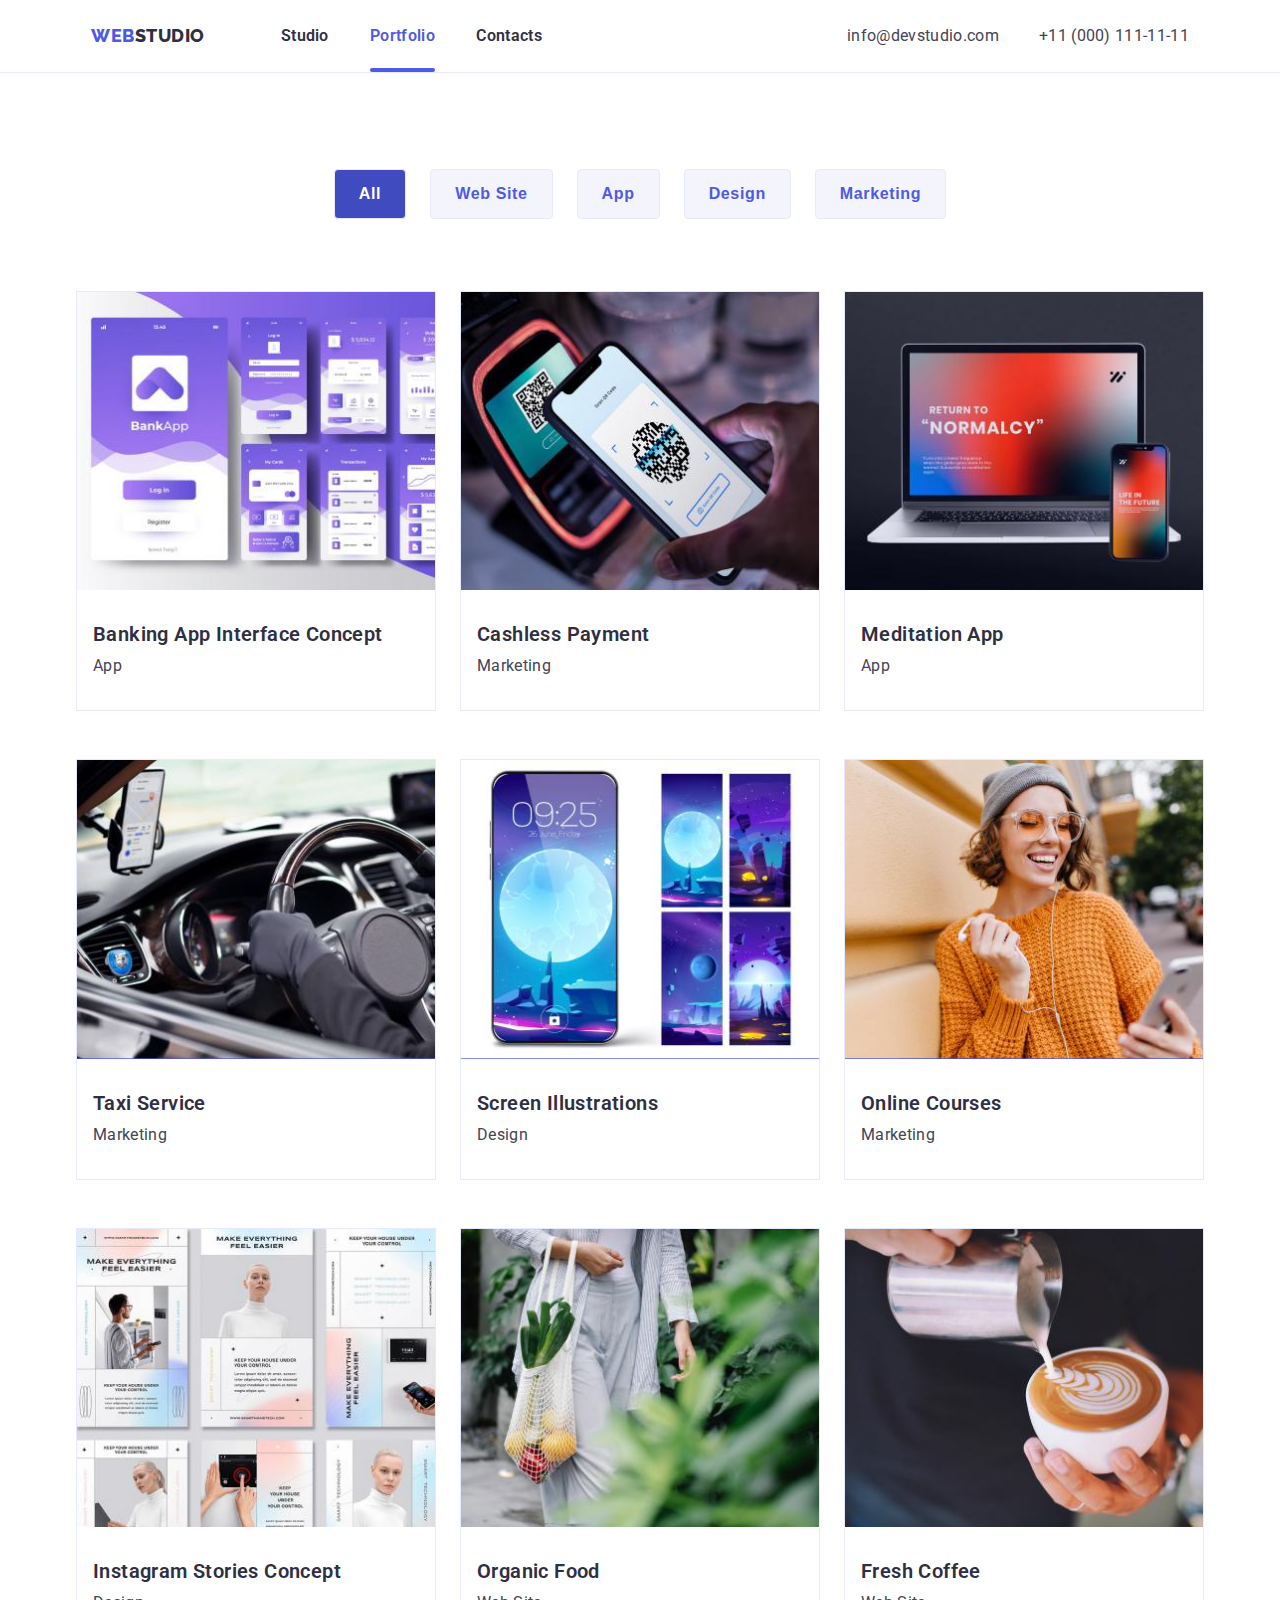
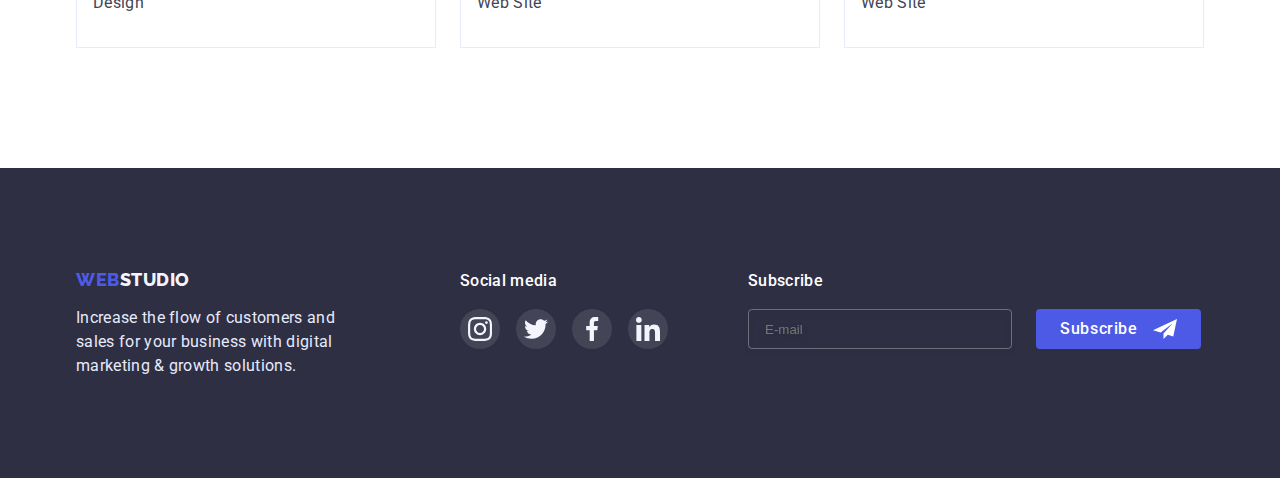
==== commit 77fe2125: "HW-07, 10 + адаптив Portfolio" ====
--- a/portfolio.html
+++ b/portfolio.html
@@ -15,27 +15,39 @@
 <body>
     <header class="header">
         <div class="header-cont">
-        <nav class="nav">
-        
-        <!-- Logo -->
-            <a class="logo-link" href="./index.html">Web<span class="studio">Studio</span></a>
-        
-        <!-- Навигация -->
-                <ul class="nav-li">
-                    <li><a class="header-link" href="./index.html">Studio</a></li>
+            <nav class="nav">
+    
+                <!-- Logo -->
+                <a class="logo-link" href="./index.html">Web<span class="studio">Studio</span></a>
+    
+                <!-- Навигация -->
+                <ul class="nav-ul" data-aos="fade-in" data-aos-duration="3000" data-aos-once="false">
+                    <li><a class="header-link " href="./index.html">Studio</a></li>
                     <li><a class="header-link current" href="./portfolio.html">Portfolio</a></li>
-                    <li><a class="header-link" href="">Contacts</a></li>
-                </ul> 
-        </nav>
-        
-        <!-- Контакты -->
-        <address>
-            <ul class="address">
-                <li><a class="address-link mail" href="mailto:info@devstudio.com">info@devstudio.com</a></li>
-                <li><a class="address-link tel" href="tel:+110001111111">+11 (000) 111-11-11</a></li>
-            </ul>
-        </address>
-    </div>
+                    <li><a class="header-link last" href="https://www.instagram.com">Contacts</a></li>
+                </ul>
+            </nav>
+    
+            <!-- Контакты -->
+            <address>
+                <ul class="address" data-aos="fade-in" data-aos-duration="3000" data-aos-once="false">
+                    <li><a class="address-link mail" href="mailto:info@devstudio.com">info@devstudio.com</a></li>
+                    <li><a class="address-link tel" href="tel:+110001111111">+11 (000) 111-11-11</a></li>
+                </ul>
+            </address>
+    
+            <!-- Мобильное меню -->
+            <button type="button" class="menu-toggle js-open-menu" aria-expanded="false" aria-controls="mobile-menu">
+                <svg class="icon-mobile-menu">
+                    <use href="./images/icons.svg#burger-menu"></use>
+                </svg>
+            </button>
+    
+        </div>
+    
+    
+    
+    
     </header>
         
     <main>
@@ -197,7 +209,6 @@
         <div class="container adaptive">
             <ul class="foot-ul">
                 <li class="foot-li one">
-                    <!-- Logo -->
                     <a class="logo-link" href="./index.html">Web<span class="studio">Studio</span></a>
                     <p class="text">Increase the flow of customers and sales for your business with digital marketing &
                         growth solutions.</p>
@@ -260,6 +271,13 @@
     
         </form>
     </footer>
+
+<script src="./js/mobile-menu.js"></script>
+<script src="./js/modal.js"></script>
+<script src="https://unpkg.com/aos@2.3.1/dist/aos.js"></script>
+<script>AOS.init();</script>
+
+
 </body>
 
 </html>--- a/css/styles.css
+++ b/css/styles.css
@@ -111,6 +111,39 @@
 }
 */
 
+.container {
+    max-width: 428px;
+    padding-left: 15px;
+    padding-right: 15px;
+    margin-left: auto;
+    margin-right: auto;
+}
+
+@media screen and (min-width: 768px) {
+    .container {
+        max-width: 768px;
+    }
+}
+
+@media screen and (min-width: 1200px) {
+    .container {
+        max-width: 1158px;
+    }
+}
+
+
+@media (max-width: 1199px) {
+    .section {
+        padding-top: 96px;
+        padding-bottom: 96px;
+        display: flex;
+        justify-content: center;
+        align-items: center;
+        align-content: center;
+    }
+}
+
+@media (min-width: 1200px) {
 .section {
     padding-top: 120px;
     padding-bottom: 120px;
@@ -118,6 +151,7 @@
     justify-content: center;
     align-items: center;
     align-content: center;
+}
 }
 
 img {
@@ -185,45 +219,81 @@
     justify-content: space-between;    
 }
 
-@media (max-width: 767px) {
-.nav-ul {
-    display: none;
-}
+.nav.mobile {
+    display: flex;
+    flex-direction: column;
+    align-content: space-between;    
+    margin-left: 40px;
+}
+
+@media (max-width: 767px) {
+    .nav-ul {
+        display: none;
+    }
+
+    .nav-ul.mobil {
+        display: block;
+        list-style-type: none;
+    }
 }
 
 @media (min-width: 768px) and (max-width: 1199px) {
     .nav-ul {
-    display: flex;
-    width: 261px;
-    justify-content: space-between;
-    list-style-type: none;
-}
-}
-
-@media (min-width: 1200px) {
-.nav-ul {
-    display: flex;
-    width: 261px;
-    justify-content: space-between;
-    list-style-type: none;
-}
+        display: flex;
+        width: 261px;
+        justify-content: space-between;
+        list-style-type: none;
+    }
+
+    .nav-ul.mobil {
+        display: none;
+    }
+}
+
+@media (min-width: 1200px) {
+    .nav-ul {
+        display: flex;
+        width: 261px;
+        justify-content: space-between;
+        list-style-type: none;
+    }
+
+    .nav-ul.mobil {
+        display: none;
+    }
 }
 
 .nav-ul .header-link.current {
     color: var(--nav-click);
 }
 
-.header-link {
-    display: block;
-    font-weight: 600;
-    font-size: 16px;
-    line-height: 1.5;        
-    letter-spacing: 0.02em;
-    color: var(--nav-defauit);
-    text-decoration: none;
-    text-align: center;
-    padding: 24px 0;
-    transition-property: color;
+@media (max-width: 767px) {
+    .header-link {
+        display: block;
+        font-weight: 700;
+        font-size: 36px;
+        line-height: 1.11;
+        letter-spacing: 0.02em;
+        color: var(--dark-color);
+        text-decoration: none;
+        margin-bottom: 40px;
+        transition-property: color;
+    }
+}
+
+@media (min-width: 768px) {
+    .header-link {
+        display: block;
+        font-weight: 600;
+        font-size: 16px;
+        line-height: 1.5;        
+        letter-spacing: 0.02em;
+        color: var(--nav-defauit);
+        text-decoration: none;
+        text-align: center;
+        padding: 24px 0;
+        transition-property: color;
+    }
 }
 
                     /*Анимация на все ссылки*/
@@ -248,6 +318,8 @@
     position: relative;
 }
 
+
+@media (min-width: 768px) {
 .header-link.current::after {
     display: block;
     content: "";
@@ -260,6 +332,7 @@
     bottom: 0;
     transition-property: color;
 }
+}
 
 .header-link:hover,
 .header-link:focus {
@@ -273,8 +346,16 @@
 /*ADDRESS*/
 
 @media (max-width: 767px) {
-.address {
-        display: none;
+    .address {
+    display: none;
+    }
+
+
+    .address.mobile-menu {
+    display: block;
+    margin-bottom: 48px;
+    margin-right: 0;
+    width: 353px;
     }
 }
 
@@ -286,24 +367,53 @@
 }
 
 @media (min-width: 1200px) {
-.address {
-    display: flex;
-    justify-content: space-between;
-    gap: 40px;
-    list-style-type: none;
+    .address {
+        display: flex;
+        justify-content: space-between;
+        gap: 40px;
+        list-style-type: none;
     }
 } 
 
-.address-link {
-    font-style: normal;
-    font-weight: 400;
-    font-size: 16px;
-    line-height: 1.5;        
-    letter-spacing: 0.02em;
-    color: var(--text-color);
-    text-decoration: none;
-    padding: 24px 0;
-    transition-property: color;
+@media (max-width: 767px) {
+    .address-link.tel {
+        display: block;
+        font-style: normal;
+        font-weight: 700;
+        font-size: 36px;
+        line-height: 1.11;
+        letter-spacing: 0.02em;
+        color: var(--button-order-defauit);
+        text-decoration: none;
+        transition-property: color;
+        margin-bottom: 40px;
+    }
+
+    .address-link.mail {
+        display: block;    
+        font-style: normal;
+        font-weight: 500;
+        font-size: 20px;
+        line-height: 1.2;
+        letter-spacing: 0.02em;
+        color: var(--text-color);
+        text-decoration: none;
+        transition-property: color;
+    }
+}
+
+@media (min-width: 768px) {
+    .address-link {
+        font-style: normal;
+        font-weight: 400;
+        font-size: 16px;
+        line-height: 1.5;        
+        letter-spacing: 0.02em;
+        color: var(--text-color);
+        text-decoration: none;
+        padding: 24px 0;
+        transition-property: color;
+    }
 }
 
 .address-link:hover,
@@ -314,7 +424,7 @@
                             /*  Burger  */
 
 @media (max-width: 767px) {
-    .burger-menu {
+    .mobile-menu {
         display: block;
         margin-top: 0.43px;
         margin-right: 2.11px;
@@ -322,17 +432,102 @@
 }                            
 
 @media (min-width: 768px) {
-    .burger-menu {
+    .mobile-menu {
         display: none;
     }
 }
 
-.icon-burger-menu {
+.icon-mobile-menu {
     display: block;
     stroke: var(--nav-defauit);
     width: 29.54px;
     height: 18.62px;
 }
+
+/* Содрано с из гита, как пример мобильного меню.   ДО --ххх--*/
+
+.menu-toggle {
+    height: 24px;
+    /*width: 24px;*/
+    display: flex;
+    align-items: center;
+    justify-content: center;
+    background-color: transparent;
+    cursor: pointer;
+    border: none;
+    border-radius: 50%;
+    outline: none;
+    margin-top: 0;
+    margin-right: 0px;
+    fill: var(--nav-defauit)
+}
+
+@media (min-width: 768px) {
+    .menu-toggle {
+        display: none;
+    }
+}
+
+.menu-toggle:hover,
+.menu-toggle:focus {
+    background-color: rgba(0, 0, 0, 0.1);
+}
+
+.menu-container {
+    position: fixed;
+    top: 0;
+    left: 0;
+    width: 100vw;
+    height: 100vh;
+    background-color: var(--background-color);
+    z-index: 999;
+
+    transform: translateX(100%);
+    transition: transform 250ms ease-in-out;
+}
+
+.menu-container.is-open {
+    transform: translateX(0);
+}
+
+.menu-container .menu-toggle {
+    position: absolute;
+    top: 24px;
+    right: 24px;
+    color: #404BBF;
+}
+
+.mobile-menu {
+    display: block;
+    justify-content: left;
+    list-style: none;
+    margin-top: 80px;
+}
+
+.mobile-menu .header-link {
+    
+}
+
+.mobile-menu .header-link.current {
+    color: var(--button-order-hover);
+}
+
+.menu-container .sozial-list {
+    display: flex;
+    justify-content: space-between;
+    margin-left: 40px;
+    margin-right: 60px;
+    margin-bottom: 40px;
+    flex-basis: calc((100% - 3 * 56px) / 4);
+}
+
+.menu-container .sozial-list .sozial-icon {
+    width: 24px;
+    height: 24px;
+}
+                                    /* -- ххх --*/
+
+
                                         /*main*/
 
                           /* --- для скрытия заголовков --- */
@@ -468,7 +663,6 @@
     transform: scale(0);
 }
 
-                                 /* Modal bg */
 .backdrop {
     position: fixed;
     top: 0;
@@ -520,6 +714,13 @@
     fill: var(--background-color);
 }
 
+
+.menu-container .icon-close {
+    width: 24px;
+    height: 24px;
+}
+
+
 .icon-close {
     width: 8px;
     height: 8px;
@@ -529,6 +730,90 @@
 .icon-close:hover {
     fill: var(--background-color);
 }
+
+
+
+
+
+                                /* Мобильное меню */
+
+.mobil-backdrop.is-hidden {
+    visibility: hidden;
+    opacity: 0;
+    pointer-events: none;
+}
+
+.mobil-backdrop.is-hidden .burger-menu {
+    transform: scale(0);
+}
+
+.mobil-backdrop {
+    position: fixed;
+    top: 0;
+    left: 0;
+    width: 100%;
+    height: 100%;
+    box-shadow: 0px 1px 1px rgba(0, 0, 0, 0.14), 0px 1px 3px rgba(0, 0, 0, 0.12), 0px 2px 1px rgba(0, 0, 0, 0.2);
+    transition: opasity 500ms, visibility 500ms, transform 500ms;
+    transform: scale(1);
+    background: rgba(46, 47, 66, 0.4);
+    visibility: visible
+}
+
+.burger-menu {
+    position: relative;
+    width: 100%;
+    max-width: 428px;
+    /*height: 100%;
+    max-height: 584px;*/
+    padding: 72px 24px 24px 24px;
+    background: #FCFCFC;
+    top: 50%;
+    left: 50%;
+    transform: translate(-50%, -50%);
+}
+
+.close.mobil  {
+    position: absolute;
+    top: 24px;
+    right: 24px;
+    width: 24px;
+    height: 24px;
+    align-items: center;
+    justify-content: center;
+    background-color: var(--accent-color);
+    border: 1px solid var(--dark-color);
+    border-radius: 50%;
+    transition-property: background-color, fill;
+    cursor: pointer;
+}
+
+.close.mobil:hover {
+    background-color: var(--button-order-hover);
+}
+
+.close.mobil:hover .icon-close {
+    background-color: var(--button-order-hover);
+    border: none;
+    fill: var(--background-color);
+}
+
+.icon-close {
+    width: 8px;
+    height: 8px;
+    fill: #000000;
+}
+
+.icon-close:hover {
+    fill: var(--background-color);
+}
+
+
+
+
+
+
+
 
                                     /*----Form----*/
 
@@ -699,7 +984,7 @@
 @media (max-width: 767px) {
 .features-ul {
     display: block;
-                list-style: none;
+    list-style: none;
         }
 }
 
@@ -709,7 +994,7 @@
         flex-wrap: wrap;
         list-style: none;
         row-gap: 72px;
-        flex-basis: calc((100% - 24px) / 2);*/
+        flex-basis: calc((100% - 24px) / 2);
       }
 }
 
@@ -721,11 +1006,38 @@
     }   
 }
 
+
+
+@media (max-width: 767px) {
+    .f-li-titel {
+font-weight: 700;
+font-size: 36px;
+line-height: 1.11;
+text-align: center;
+letter-spacing: 0.02em;
+}
+}
+
+
+@media (min-width: 768px) {
+    .f-li-titel {
+        font-style: normal;
+        font-weight: 700;
+        font-size: 36px;
+        line-height: 1.11;
+        text-align: left;
+        letter-spacing: 0.02em;
+    }
+}
+
+
+@media (min-width: 1200px) {
 .f-li-titel {
     margin-bottom: 8px;
     font-weight: 500;
     font-size: 20px;
     line-height: 1.2
+}
 }
 
 .features-icon {
@@ -764,22 +1076,44 @@
     fill: var(--light-color);
 }
 
-@media (max-width: 767px) {
-.what-are-we-doing-links,
-.our-team-links {
-    display: block;
-    }
-}
-
-
-@media (min-width: 1200px) {
-.what-are-we-doing-links,
-.our-team-links {
-    display: flex;
-    justify-content: center;
-    gap: 24px;
-    }
-}
+@media (max-width: 1199px) {
+.what-are-we-doing.section {
+    display: none;
+}
+}
+
+
+@media (min-width: 768px) and (max-width: 1199px) {
+    .our-team-links {
+        display: flex;
+        flex-wrap: wrap;
+        row-gap: 64px;
+        width: 552px;
+        column-gap: 24px;
+        list-style-type: none;
+    }
+}
+
+@media (min-width: 1200px) {
+    .what-are-we-doing-links,
+    .our-team-links {
+        display: flex;
+        justify-content: center;
+        gap: 24px;
+        list-style-type: none;
+    }
+}
+
+
+@media (min-width: 1200px) {
+    .what-are-we-doing-links {
+        display: flex;
+        justify-content: center;
+        gap: 24px;
+    }
+}
+
+
 
 .what-are-we-doing-links,
 .our-team-links,
@@ -819,23 +1153,50 @@
     }
 }
 
-.our-team-links {
-    list-style-type: none;
-}
-
+@media (max-width: 767px) {
+    .our-team-li {
+        display: block;
+        margin-top: 72px;
+        background-color: var(--background-color);
+    }
+}
+
+@media (min-width: 768px) and (max-width: 1199px) {
+    .our-team-li {
+        list-style: none;
+        width: calc((100% - 24px) / 2);
+        background-color: var(--background-color);
+    }
+}
+
+@media (min-width: 1200px) {
 .our-team-li {
     background-color: var(--background-color);
     width: 264px;
 }
+}
 
 .our-team-link {
     text-decoration: none;
     display: block;
 }
 
+
+
+
+@media (min-width: 300px) and (max-width: 1199px) {
 .our-team-text,
 .portfolio-text {
+    /*width: 264px;*/
     padding: 32px 16px;
+}
+}
+
+@media (min-width: 1200px) {
+    .our-team-text,
+    .portfolio-text {
+        padding: 32px 16px;
+    }
 }
 
 .our-team-name {
@@ -911,8 +1272,10 @@
     color: var(--text-color);
 }
 
+@media (min-width: 1200px) {
 .customers.section {
-    padding-top: 130px;
+    padding-top: 96px;
+    }
 }
 
 @media (min-width: 320px) and (max-width: 767px) {
@@ -936,9 +1299,10 @@
 }
 
 @media (min-width: 1200px) {
-.customers-ul {
-    display: flex;
-    justify-content: space-between;
+    .customers-ul {
+        display: flex;
+        justify-content: space-between;
+        width: 1128px;
     }
 }
 
@@ -1020,6 +1384,8 @@
     color: var(--button-order-defauit);
     transition-property: color, background-color, border, box-shadow;
 }
+
+
     
 .filter-button:hover {
     background-color: var(--button-order-hover);
@@ -1038,26 +1404,84 @@
     color: var(--background-color);
 }
 
-.portfolio-filter {
-    text-decoration-line: none;
-    list-style-type: none;
-    display: flex;
-    justify-content: center;
-    gap: 24px;
-    margin-block-end: 0;
-}
+@media (max-width: 767px) {
+    .portfolio-filter {
+        display: flex;
+        flex-wrap: wrap;
+        gap: 24px;
+        flex-basis: calc((100% - 4 * 24px) / 5);
+        list-style: none;
+    }
+}
+
+
+
+@media (min-width: 768px) {
+    .portfolio-filter {
+        text-decoration-line: none;
+        list-style-type: none;
+        display: flex;
+        justify-content: center;
+        gap: 24px;
+        margin-block-end: 0;
+    }
+}
+
+
 
 /* portfolio */
+
+@media (max-width: 768px) {    
+    .portfolio-li {
+        width: 396px;
+        margin-bottom: 48px;
+    }
+
+    .portfolio-photo.section {
+        padding-bottom: 0;;
+    }
+}
+
+
+@media (min-width: 768px) and (max-width: 1199px) {    .portfolio-li {
+        width: calc((100% - 24px) / 2);
+    }
+}
+
+
+@media (min-width: 1200px) {
 .portfolio-li {
     width: calc((100% - 48px) / 3);
 }
-
-.portfolio-links {
-    list-style-type: none;
-    display: flex;
-    flex-wrap: wrap;
-    row-gap: 48px;
-    column-gap: 24px; 
+}
+
+@media (max-width: 768px) {
+    .portfolio-links {
+        list-style-type: none;
+        display: block;
+        row-gap: 48px;
+    }
+}
+
+@media (min-width: 768px) and (max-width: 1199px) {
+    .portfolio-links {
+        list-style-type: none;
+        display: flex;
+        flex-wrap: wrap;
+        row-gap: 72px;
+        column-gap: 24px;
+        flex-basis: calc((100% - 24px) / 2);
+    }
+}
+
+@media (min-width: 1200px) {
+    .portfolio-links {
+        list-style-type: none;
+        display: flex;
+        flex-wrap: wrap;
+        row-gap: 48px;
+        column-gap: 24px; 
+    }
 }
 
 .portfolio-link {
@@ -1132,10 +1556,23 @@
 }
 
                                             /*footer*/
+
+@media (max-width: 1199px) {
+    .footer {
+    padding-top: 97.5px;
+    padding-bottom: 96px;
+    }
+}
+
+@media (min-width: 1200px) {
+    .footer {
+        padding-top: 101.5px;
+        padding-bottom: 100px;
+    }
+}
+
 .footer {
     background-color: var(--dark-color);
-    padding-top: 100px;
-    padding-bottom: 100px;
     margin-left: auto;
     margin-right: auto;
 }
@@ -1145,51 +1582,175 @@
     margin-right: 120px;
 }*/
 
-.footer .logo-link {
-    display: block;
-    font-family: 'Raleway', sans-serif;
-    font-weight: 800;
-    font-size: 18px;
-    line-height: 1.17;
-    letter-spacing: 0.03em;
+@media (max-width: 767px) {
+    .footer .logo-link {
+        display: block;
+        font-family: 'Raleway', sans-serif;
+        font-weight: 800;
+        font-size: 18px;
+        line-height: 1.17;
+        letter-spacing: 0.03em;
+        margin: 0;
+    }
+}
+
+@media (min-width: 768px) and (max-width: 1199px) {
+    .footer .logo-link {
+        margin-left: 0;
+        margin-right: 0;
+        
+        display: block;
+        font-family: 'Raleway', sans-serif;
+        font-weight: 800;
+        font-size: 18px;
+        line-height: 1.17;
+        letter-spacing: 0.03em;
+    }
+}
+
+@media (min-width: 1200px) {
+    .footer .logo-link {
+        display: block;
+        font-family: 'Raleway', sans-serif;
+        font-weight: 800;
+        font-size: 18px;
+        line-height: 1.17;
+        letter-spacing: 0.03em;
+    }
 }
 
 .footer .studio {
     color: var(--light-color);
     line-height: 1.17;
 }
-                         
+
+@media (max-width: 767px) {
+    .footer .text {
+        margin: 17.5px 65px 0 65px;
+    }
+}
+
+@media (min-width: 768px) and (max-width: 1199px) {
+    .footer .text {
+        margin-top: 17.5px;
+    }
+}
+
+@media (min-width: 1200px) {
+    .footer .text {
+        margin-top: 16px;
+    }
+}
+
 .footer .text {
     display: block;
-    /*max-width: 264px;*/
     font-weight: 400;
     font-size: 16px;
     line-height: 24px;
     letter-spacing: 0.02em;
     color: var(--accent-color);
-    margin-top: 16px;
-}
-
-.foot-ul {
-    display: flex;
-    justify-content:flex-start ;
+}
+
+@media (max-width: 767px) {
+    .foot-ul {
+        display: block;
+        justify-content: center;
+    }
+}
+
+@media (min-width: 768px) and (max-width: 1199px) {
+    .foot-ul {
+        display: flex;
+        flex-wrap: wrap;
+        row-gap: 72px;
+        column-gap: 24px;
+        flex-basis: calc((100% - 24px) / 2);
+        list-style: none;
+    }
+}
+
+@media (min-width: 1200px) {
+    .foot-ul {
+        display: flex;
+        justify-content: flex-start;
+    }
 }
 
 .foot-li {
     list-style: none;
 }
 
+
+@media (max-width: 767px) {
 .foot-li.one {
-    width: 264px;
-}
-
+    display: flex;
+    flex-direction: column;
+    align-items: center;
+    }
+}
+
+@media (min-width: 768px) and (max-width: 1199px) {
+    .foot-li.one {
+        margin-left: 93px;
+        width: 264px;
+        display: flex;
+        flex-direction: column;
+        align-items: flex-start;
+    }
+}
+
+@media (min-width: 1200px) {
+.foot-li.one {
+        width: 264px;
+    }
+}
+
+
+@media (max-width: 767px) {
+    .foot-li.two {
+        display: flex;
+        flex-direction: column;
+        align-items: center;
+        margin-left: 0 auto;
+    }
+}
+
+
+@media (min-width: 768px) and (max-width: 1199px) {
+.foot-li.two {
+}
+}
+
+
+@media (min-width: 1200px) {
 .foot-li.two {
     width: 208px;
     margin-left: 120px;
 }
+}
 
 .foot-social-link:hover {
     background-color: var(--success-color);
+}
+
+
+@media (max-width: 767px) {
+    .soc-media-titel {
+        text-align: center;
+        margin-top: 72px;
+    }
+}
+
+@media (min-width: 768px) and (max-width: 1199px) {
+    .soc-media-titel {
+        text-align: left;
+        margin-left: 93px;
+    }
+
+    .social-media .soc-media-titel {
+            text-align: left;
+            margin-left: 0;
+        }
 }
 
 .soc-media-titel {
@@ -1202,12 +1763,36 @@
 }
 
 /* Sozials */
+
+
+
+@media (max-width: 767px) {
 .foot-social-list {
     display: flex;
     flex-direction: row;
+    gap: 16px;
+    justify-content: space-between;
+}}
+
+
+@media (min-width: 768px) and (max-width: 1199px) {
+    .foot-social-list {
+        display: flex;
+        flex-direction: row;
+        gap: 16px;
+        justify-content: space-between;
+    }
+}
+
+@media (min-width: 1200px) {
+    .foot-social-list {
+display: flex;
+    flex-direction: row;
     /*gap: 24px;*/
     justify-content: space-between;
 }
+}
+
 
 .foot-social-item {
     width: 40px;
@@ -1236,8 +1821,24 @@
 
                 /* Форма в футере */
 
+@media (max-width: 767px) {
+.foot-form {
+        margin: 0 auto;
+        display: block;
+}
+}
+
+@media (min-width: 768px) and (max-width: 1199px) {
+.foot-form {
+        margin: 0 auto;
+        position: relative;
+    }
+}
+
+@media (min-width: 1200px) {
 .foot-form {
     margin-left: 80px;
+}
 }
 
 .div-foot-input {
@@ -1245,14 +1846,35 @@
     max-width: 453px;    
 }
 
+
+@media (max-width: 767px) {    
 .input-foot {
+            width: 100%;
+    }
+}
+
+@media (min-width: 768px) and (max-width: 1199px) {    
+.input-foot {    
+    margin-left: 93px;
     width: 264px;
+}
+}
+
+@media (min-width: 1200px) {
+.input-foot {   
+    width: 264px;
+    margin: auto;
+ }
+}
+
+
+
+.input-foot {
     height: 40px;
     box-sizing: border-box;
     border: 1px solid rgba(255, 255, 255, 0.3);
     filter: drop-shadow(0px 4px 4px rgba(0, 0, 0, 0.15));
     border-radius: 4px;
-    margin: auto;
     padding-left: 16px;
     background-color: transparent;
     color: var(--accent-color)
@@ -1269,12 +1891,9 @@
 
 .button-subscribe {
     position: relative;
-    display: flex;
-    justify-content: space-between;
     cursor: pointer;
     width: 165px;
     height: 40px;
-    margin-left: 24px;
     font-family: 'Roboto', sans-serif;
     font-weight: 500;
     font-size: 16px;
@@ -1291,6 +1910,50 @@
     transition-property: background-color;
 }
 
+
+@media (max-width: 767px) {
+    .button-subscribe {
+        display: flex;
+        margin-top: 16px;
+        margin-left: auto;
+        margin-right: auto;
+    }
+}
+
+@media (min-width: 768px) and (max-width: 1199px) {
+    .button-subscribe {
+        display: flex;
+        margin-left: 24px;
+        position: absolute;
+        left: 357px;
+        top: 40px;
+    }
+}
+
+@media (min-width: 1200px) {
+    .button-subscribe {
+    display: flex;
+    justify-content: space-between;
+    margin-left: 24px;
+    }
+}
+
+
+
+@media (max-width: 767px) {
+    .subscribe_form {
+        display: block;
+        justify-content: center;
+        align-items: center;
+        text-align: center;
+        margin-left: auto;
+        margin-right: auto;
+        margin-top: 0;
+    }
+}
+
+
+@media (min-width: 1200px) {
 .subscribe_form {
     display: flex;
     justify-content: center;
@@ -1300,6 +1963,7 @@
     margin-right: auto;
     margin-top: 0;
 }    
+}
 
 .icon-subscribe {
     width: 24px;
